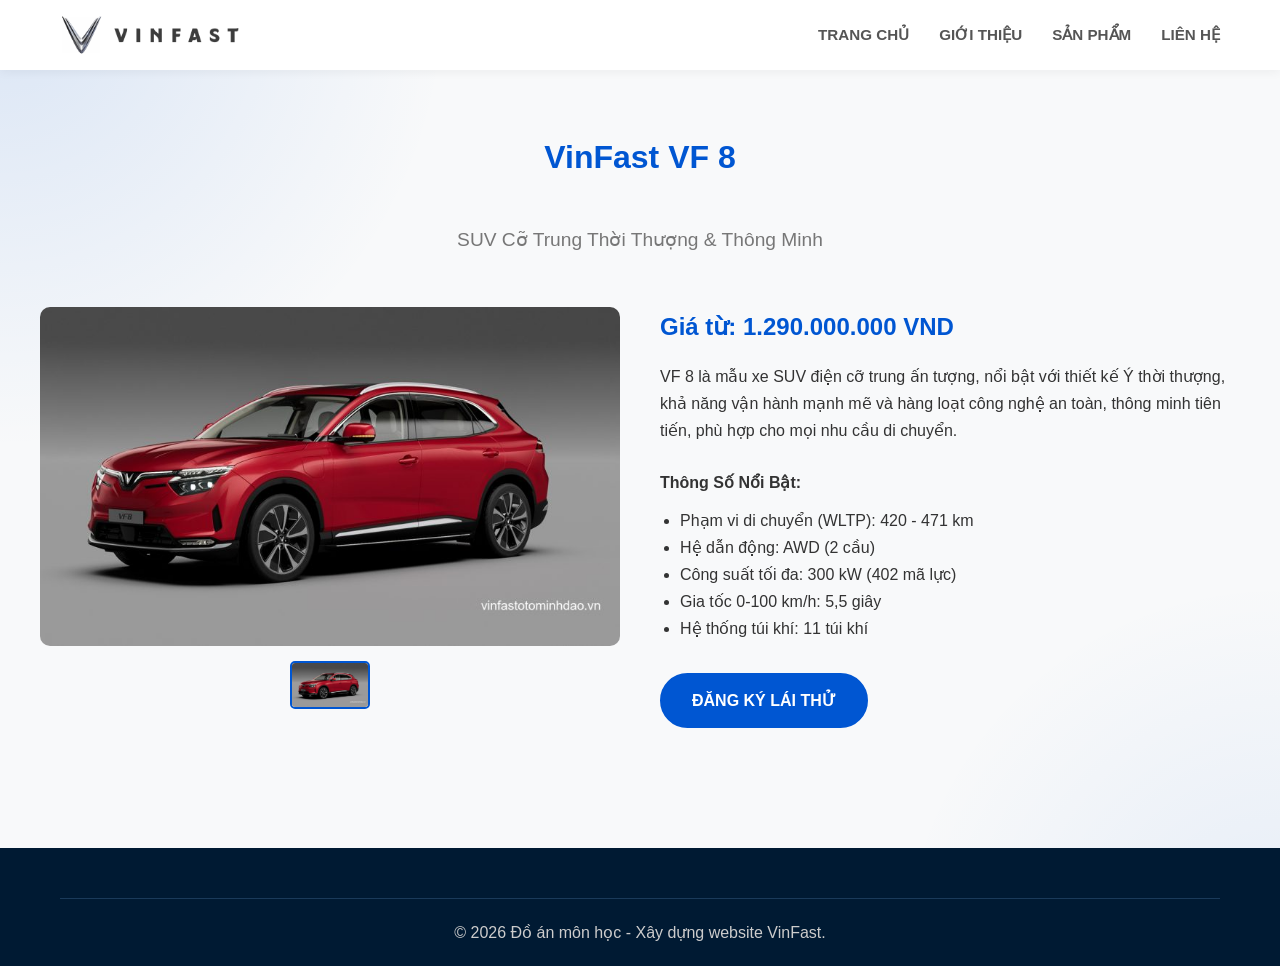
==== html/chitiet.html @ 5d57bac8 "first commit" ====
<!DOCTYPE html>
<html lang="vi">
<head>
    <meta charset="UTF-8">
    <meta name="viewport" content="width=device-width, initial-scale=1.0">
    <title id="web-title">VinFast Chi Tiết Xe</title>
    <link rel="stylesheet" href="../css/style.css">
    <link rel="stylesheet" href="../css/responsive.css">
</head>
<body>
    
    <header>
        <div class="container header-content">
            <a href="../index.html" class="logo">
                <img src="../assets/images/logo.png" alt="VinFast Logo">
            </a>
            <nav>
                <ul>
                    <li><a href="../index.html">TRANG CHỦ</a></li>
                    <li><a href="gioithieu.html">GIỚI THIỆU</a></li>
                    <li><a href="sanpham.html">SẢN PHẨM</a></li>
                    <li><a href="lienhe.html">LIÊN HỆ</a></li>
                </ul>
            </nav>
        </div>
    </header>

    <main class="container section">
        <div class="chitiet-header text-center" style="margin-bottom: 50px;">
            <h1 class="section-title" id="car-name">VinFast VF 8</h1>
            <p style="font-size: 1.2rem; color: #777;" id="car-subtitle">SUV Cỡ Trung Thời Thượng & Thông Minh</p>
        </div>
        
        <div class="chitiet-content" style="display: grid; grid-template-columns: 1fr 1fr; gap: 40px; margin-bottom: 60px;">
            <div class="chitiet-image">
                <img src="../assets/images/vf8.jpg" alt="VinFast Chi Tiết" id="car-main-img" style="border-radius: 10px; width: 100%;">
                <div style="display: flex; gap: 10px; margin-top: 15px; justify-content: center;">
                    <img src="../assets/images/vf8.jpg" id="thumb-1" style="width: 80px; border-radius: 5px; cursor: pointer; border: 2px solid #0056D2;">
                </div>
            </div>
            <div class="chitiet-info">
                <h3 style="color: #0056D2; margin-bottom: 15px; font-size: 1.5rem;" id="car-price">Giá từ: 1.290.000.000 VND</h3>
                <p style="margin-bottom: 25px;" id="car-desc">VF 8 là mẫu xe SUV điện cỡ trung ấn tượng, nổi bật với thiết kế Ý thời thượng, khả năng vận hành mạnh mẽ và hàng loạt công nghệ an toàn, thông minh tiên tiến, phù hợp cho mọi nhu cầu di chuyển.</p>
                
                <h4 style="margin-bottom: 10px;">Thông Số Nổi Bật:</h4>
                <ul style="margin-bottom: 30px; list-style: disc; margin-left: 20px;" id="car-specs">
                    <li>Phạm vi di chuyển (WLTP): 420 - 471 km</li>
                    <li>Hệ dẫn động: AWD (2 cầu)</li>
                    <li>Công suất tối đa: 300 kW (402 mã lực)</li>
                    <li>Gia tốc 0-100 km/h: 5,5 giây</li>
                    <li>Hệ thống túi khí: 11 túi khí</li>
                </ul>
                
                <a href="lienhe.html" class="btn">ĐĂNG KÝ LÁI THỬ</a>
            </div>
        </div>
    </main>

    <footer>
        <div class="container">
            <div class="copy text-center">
                <p>&copy; 2026 Đồ án môn học - Xây dựng website VinFast.</p>
            </div>
        </div>
    </footer>

    <script>
        
        const databaseXe = {
            "vf3": {
                name: "VinFast VF 3",
                subtitle: "Xe Đô Thị Nhỏ Gọn & Cá Tính",
                price: "Giá từ: 240.000.000 VND",
                image: "../assets/images/vf3.jpg",
                desc: "VF 3 là mẫu xe điện mini đô thị mang tính cách mạng, sở hữu thiết kế vuông vắn, mạnh mẽ, gầm cao năng động cùng bảng màu sắc ngoại thất vô cùng phong phú, giúp bạn khẳng định phong cách cá nhân trên mọi tuyến phố.",
                specs: [
                    "Quãng đường di chuyển (NEDC): ~210 km / một lần sạc đầy",
                    "Thời gian sạc nhanh (10%-70%): Chỉ khoảng 36 phút",
                    "Công suất tối đa: 32 kW (43 mã lực)",
                    "Chiều dài tổng thể: 3.190 mm",
                    "Khoảng sáng gầm xe: 191 mm năng động"
                ]
            },
            "vf5": {
                name: "VinFast VF 5 Plus",
                subtitle: "Lựa Chọn Sành Điệu Cho Cuộc Sống Năng Động",
                price: "Giá từ: 468.000.000 VND",
                image: "../assets/images/vf5.jpg",
                desc: "VF 5 Plus là mẫu ô tô điện thông minh phân khúc A-SUV, sở hữu thiết kế hiện đại, phối màu cá tính, tối ưu hóa không gian nội thất rộng rãi cùng các tính năng an toàn vượt trội hàng đầu phân khúc.",
                specs: [
                    "Phạm vi di chuyển (NEDC): ~326 km / một lần sạc đầy",
                    "Hệ dẫn động: FWD (Cầu trước)",
                    "Công suất tối đa: 100 kW (134 mã lực)",
                    "Mô-men xoắn cực đại: 135 Nm",
                    "Hệ thống an toàn: 6 túi khí bảo vệ"
                ]
            },
            "vf6": {
                name: "VinFast VF 6",
                subtitle: "Dẫn Lối Đam Mê - Khởi Đầu Kỷ Nguyên Xanh",
                price: "Giá từ: 675.000.000 VND",
                image: "../assets/images/vf6.jpg",
                desc: "Được nhào nặn bởi studio danh tiếng Torino Design (Ý), VF 6 là sự kết hợp hoàn hảo giữa những đường nét thanh lịch phong cách châu Âu, trải nghiệm vận hành êm ái và không gian công nghệ thông minh tinh tế cho gia đình.",
                specs: [
                    "Phạm vi di chuyển (WLTP): ~399 km - 410 km",
                    "Hệ dẫn động: FWD (Cầu trước)",
                    "Công suất tối đa: 150 kW (201 mã lực)",
                    "Mô-men xoắn cực đại: 310 Nm",
                    "Hệ thống trợ lái nâng cao: ADAS cấp độ 2 thông minh"
                ]
            },
            "vf7": {
                name: "VinFast VF 7",
                subtitle: "Đột Phá Thiết Kế - Đẳng Cấp Thượng Lưu",
                price: "Giá từ: 850.000.000 VND",
                image: "../assets/images/vf7.jpg",
                desc: "Sở hữu ngôn ngữ thiết kế 'Vũ trụ phi thuyền' (Asymmetric Aerospace), VF 7 thuộc phân khúc C-SUV mang vẻ đẹp đầy phá cách của tương lai kết hợp cùng hiệu suất động cơ cực kỳ mạnh mẽ tương đương các dòng xe thể thao.",
                specs: [
                    "Phạm vi di chuyển (WLTP): ~431 km - 496 km",
                    "Hệ dẫn động: AWD (2 cầu toàn thời gian bản Plus)",
                    "Công suất tối đa: 260 kW (349 mã lực)",
                    "Gia tốc 0-100 km/h: Chỉ trong 5,8 giây",
                    "Tiện ích cao cấp: Trần kính toàn cảnh Panorama"
                ]
            },
            "vf8": {
                name: "VinFast VF 8",
                subtitle: "SUV Cỡ Trung Thời Thượng & Thông Minh",
                price: "Giá từ: 1.290.000.000 VND",
                image: "../assets/images/vf8.jpg",
                desc: "VF 8 là mẫu xe SUV điện cỡ trung ấn tượng, nổi bật với thiết kế Ý thời thượng, khả năng vận hành mạnh mẽ và hàng loạt công nghệ an toàn, thông minh tiên tiến, phù hợp cho mọi nhu cầu di chuyển.",
                specs: [
                    "Phạm vi di chuyển (WLTP): 420 - 471 km",
                    "Hệ dẫn động: AWD (2 cầu)",
                    "Công suất tối đa: 300 kW (402 mã lực)",
                    "Gia tốc 0-100 km/h: 5,5 giây",
                    "Hệ thống túi khí: 11 túi khí"
                ]
            },
            "vf9": {
                name: "VinFast VF 9",
                subtitle: "SUV Cỡ Lớn Sang Trọng & Đẳng Cấp",
                price: "Giá từ: 1.500.000.000 VND",
                image: "../assets/images/vf9.jpg",
                desc: "VF 9 là dòng xe SUV điện phân khúc E cao cấp nhất hiện tại của VinFast. Xe mang kiểu dáng bề thế, trang bị tùy chọn hàng ghế cơ trưởng thương gia tích hợp tính năng massage, sưởi và thông gió mang lại sự thư thái tuyệt đối.",
                specs: [
                    "Phạm vi di chuyển (WLTP): ~438 km - 626 km",
                    "Hệ dẫn động: AWD (2 cầu toàn thời gian mạnh mẽ)",
                    "Công suất tối đa: 300 kW (402 mã lực)",
                    "Mô-men xoắn cực đại: 620 Nm",
                    "Hệ thống túi khí: 11 túi khí bảo vệ toàn diện"
                ]
            }
        };

        
        const urlParams = new URLSearchParams(window.location.search);
        const codeXe = urlParams.get('xe');

        
        if (codeXe && databaseXe[codeXe]) {
            const data = databaseXe[codeXe];

            
            document.getElementById('web-title').innerText = data.name + " - Chi Tiết";
            document.getElementById('car-name').innerText = data.name;
            document.getElementById('car-subtitle').innerText = data.subtitle;
            document.getElementById('car-price').innerText = data.price;
            document.getElementById('car-desc').innerText = data.desc;

            
            document.getElementById('car-main-img').src = data.image;
            document.getElementById('car-main-img').alt = data.name;
            document.getElementById('thumb-1').src = data.image;

            
            const ulSpecs = document.getElementById('car-specs');
            ulSpecs.innerHTML = ""; 
            data.specs.forEach(function(spec) {
                const li = document.createElement('li');
                li.innerText = spec;
                ulSpecs.appendChild(li); 
            });
        }
    </script>
    <script src="../js/main.js"></script>
</body>
</html>
---- css/style.css ----
* {
    margin: 0;
    padding: 0;
    box-sizing: border-box;
}

body {
    font-family: Arial, Helvetica, sans-serif;
    line-height: 1.7;
    color: #333;
    background-color: #f8f9fa;
    background-image: radial-gradient(circle at top left, rgba(0, 86, 210, 0.12), transparent 28%),
                      radial-gradient(circle at bottom right, rgba(0, 86, 210, 0.08), transparent 24%);
}
.hero {
    background-image: linear-gradient(rgba(0,0,0,0.45), rgba(0,0,0,0.45)), url('../assets/images/bg1.png');
    background-size: cover;
    background-position: center;
    color: white;
    padding: 150px 0;
}

a {
    text-decoration: none;
    color: inherit;
    transition: all 0.3s ease;
}

ul {
    list-style: none;
}

img {
    max-width: 100%;
    height: auto;
    display: block;
}
.container {
    max-width: 1200px;
    margin: 0 auto;
    padding: 0 20px;
}

.text-center { text-align: center; }

.section { padding: 60px 0; }

.section-title {
    font-size: 2rem;
    color: #0056D2; 
    margin-bottom: 40px;
    font-weight: bold;
}
.btn {
    display: inline-block;
    padding: 12px 30px;
    background-color: #0056D2;
    color: white;
    border: 2px solid #0056D2;
    border-radius: 30px;
    font-weight: bold;
    cursor: pointer;
}
.btn:hover {
    background-color: transparent;
    color: #0056D2;
}

.btn-outline {
    background-color: transparent;
    border: 2px solid #0056D2;
    color: #0056D2;
}

.btn-outline:hover {
    background-color: #0056D2;
    color: white;
}

header {
    background-color: white;
    padding: 15px 0;
    box-shadow: 0 2px 10px rgba(0,0,0,0.05);
    position: sticky;
    top: 0;
    z-index: 1000;
}

.header-content {
    display: flex;
    justify-content: space-between;
    align-items: center;
}

.logo img {
    height: 40px; 
}

nav ul {
    display: flex;
    gap: 30px;
}

nav ul li a {
    font-weight: bold;
    font-size: 0.95rem;
    color: #555;
    padding: 10px 0;
    position: relative;
}

nav ul li a:hover,
nav ul li a.active {
    color: #0056D2;
}

nav ul li a::after {
    content: '';
    position: absolute;
    width: 0;
    height: 2px;
    bottom: 0;
    left: 0;
    background-color: #0056D2;
    transition: width 0.3s ease;
}

nav ul li a:hover::after {
    width: 100%;
}


.product-grid {
    display: grid;
    grid-template-columns: repeat(auto-fit, minmax(280px, 1fr));
    gap: 30px;
}

.product-card {
    background-color: white;
    border-radius: 10px;
    overflow: hidden;
    box-shadow: 0 5px 15px rgba(0,0,0,0.05);
    padding: 20px;
    text-align: center;
}

.product-card img {
    margin-bottom: 20px;
}

.product-card h3 {
    font-size: 1.5rem;
    color: #0056D2;
    margin-bottom: 10px;
}

.product-card p {
    font-size: 0.9rem;
    color: #777;
    margin-bottom: 20px;
}


footer {
    background-color: #001A33; 
    color: #ccc;
    padding: 50px 0 20px 0;
}

.footer-content {
    display: grid;
    grid-template-columns: repeat(auto-fit, minmax(250px, 1fr));
    gap: 40px;
    margin-bottom: 40px;
}

.footer-col h4 {
    color: white;
    margin-bottom: 20px;
    font-size: 1.2rem;
}

.footer-col ul li { margin-bottom: 10px; }

.footer-col ul li a:hover { color: white; }

.copy {
    border-top: 1px solid #1a3a5a;
    padding-top: 20px;
}
---- css/responsive.css ----
@media (max-width: 768px) {
    .section-title {
        font-size: 1.5rem;
    }

    nav ul {
        display: none;
    }

    .hero-content h1 {
        font-size: 2rem;
    }

    .gioithieu-content,
    .contact-wrapper {
        grid-template-columns: 1fr;
    }
}
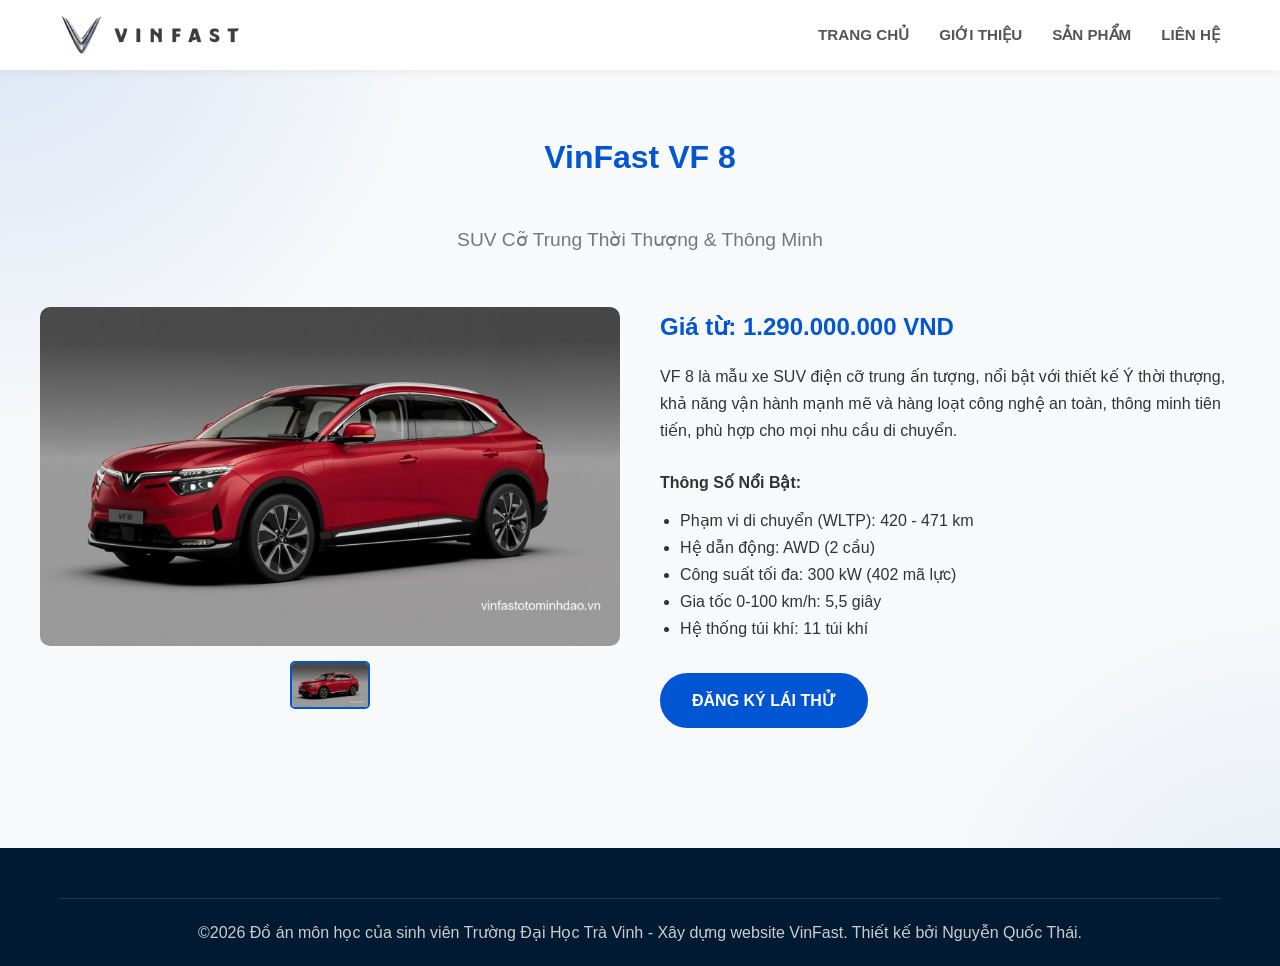
==== commit d06357fb: "cập nhật" ====
--- a/html/chitiet.html
+++ b/html/chitiet.html
@@ -59,7 +59,7 @@
     <footer>
         <div class="container">
             <div class="copy text-center">
-                <p>&copy; 2026 Đồ án môn học - Xây dựng website VinFast.</p>
+                <p>&copy;2026 Đồ án môn học của sinh viên Trường Đại Học Trà Vinh - Xây dựng website VinFast. Thiết kế bởi Nguyễn Quốc Thái.</p>
             </div>
         </div>
     </footer>
@@ -185,4 +185,4 @@
     </script>
     <script src="../js/main.js"></script>
 </body>
-</html>+</html>
